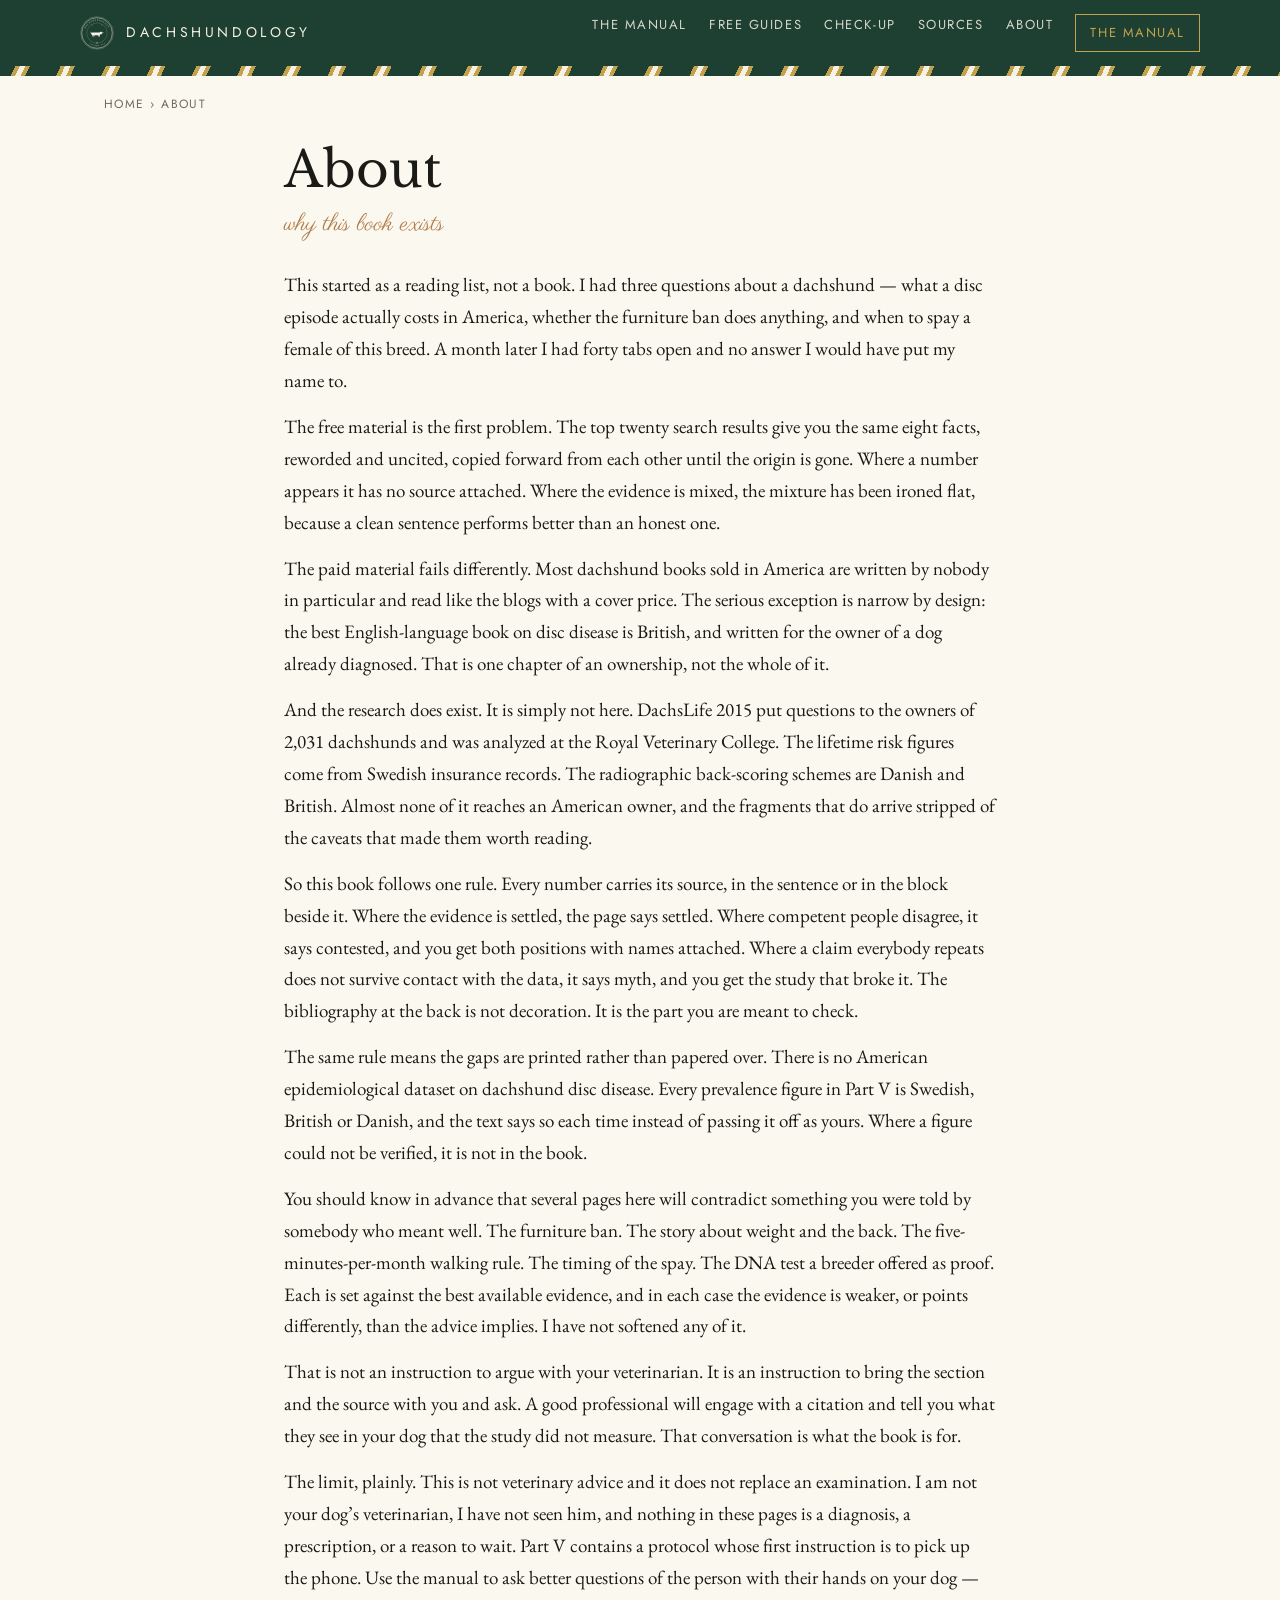
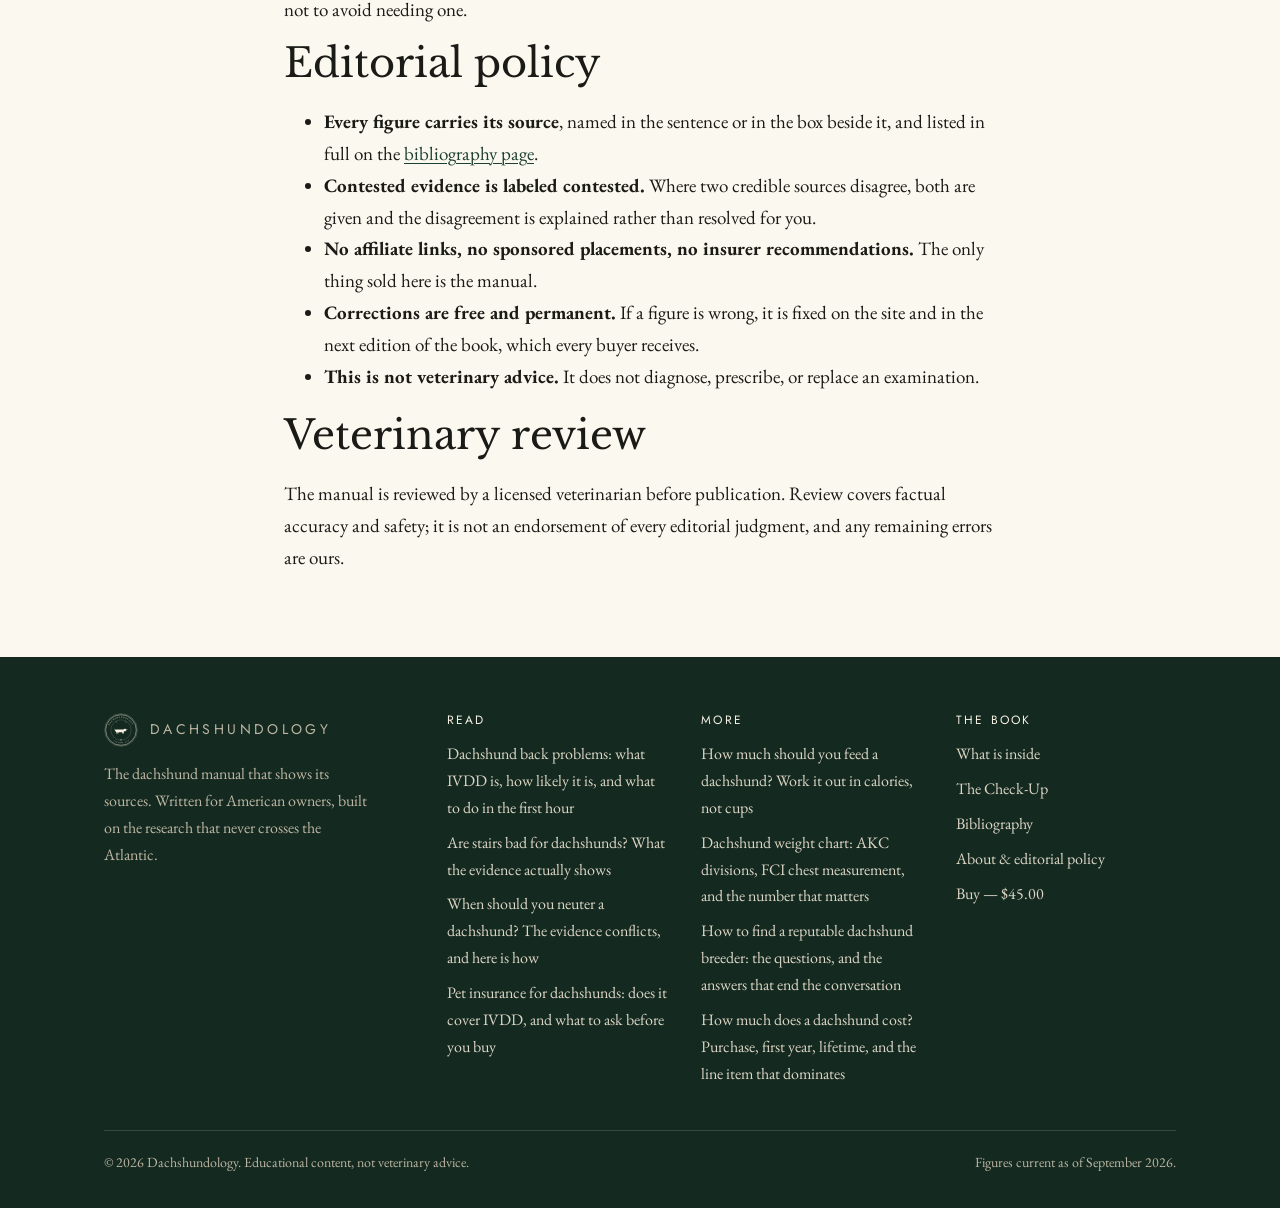
==== about.html @ 63b4f6e1 "Add files via upload" ====
<!doctype html><html lang="en"><head>
<meta charset="utf-8"><meta name="viewport" content="width=device-width,initial-scale=1">
<title>About Dachshundology and our editorial policy</title>
<meta name="description" content="How this site sources its claims, how contested evidence is labeled, how corrections work, and what we do not do.">
<link rel="canonical" href="https://dachshundology.vercel.app/about/">
<meta name="robots" content="noindex, nofollow">
<meta property="og:type" content="website"><meta property="og:site_name" content="Dachshundology">
<meta property="og:title" content="About Dachshundology and our editorial policy"><meta property="og:description" content="How this site sources its claims, how contested evidence is labeled, how corrections work, and what we do not do.">
<meta property="og:url" content="https://dachshundology.vercel.app/about/"><meta name="twitter:card" content="summary_large_image">
<link rel="preconnect" href="https://fonts.googleapis.com"><link rel="preconnect" href="https://fonts.gstatic.com" crossorigin>
<link rel="stylesheet" href="https://fonts.googleapis.com/css2?family=Libre+Baskerville:ital,wght@0,400;0,700;1,400&family=EB+Garamond:ital,wght@0,400;0,500;0,600;1,400&family=Jost:wght@400;500&family=Parisienne&display=swap">
<link rel="stylesheet" href="/assets/site.css">
<link rel="icon" href="/assets/favicon.svg" type="image/svg+xml">
<script type="application/ld+json">{"@context":"https://schema.org","@type":"BreadcrumbList","itemListElement":[{"@type":"ListItem","position":1,"name":"Home","item":"https://dachshundology.vercel.app/"},{"@type":"ListItem","position":2,"name":"About","item":"https://dachshundology.vercel.app/about/"}]}</script><script type="application/ld+json">{"@context":"https://schema.org","@type":"Organization","name":"Dachshundology","url":"https://dachshundology.vercel.app","description":"Evidence-based guidance for dachshund owners in the United States.","sameAs":[]}</script></head>
<body class="">
<header class="site"><div class="wrap bar">
  <a class="brandmark" href="/"><svg viewBox="0 0 240 240" width="34" xmlns="http://www.w3.org/2000/svg">
    <defs>
      <path id="c4izul5t" d="M120 120 m-86 0 a86 86 0 1 1 172 0" fill="none"/>
      <path id="c4izul5b" d="M120 120 m86 0 a86 86 0 1 1 -172 0" fill="none"/>
    </defs>
    <circle cx="120" cy="120" r="115" fill="none" stroke="#F6F1E4" stroke-width="1.4"/>
    <circle cx="120" cy="120" r="108" fill="none" stroke="#F6F1E4" stroke-width="3"/>
    <circle cx="120" cy="120" r="72" fill="none" stroke="#F6F1E4" stroke-width="1"/>
    <text font-family="TeX Gyre Heros" font-size="15" letter-spacing="4.2" fill="#F6F1E4">
      <textPath href="#c4izul5t" startOffset="50%" text-anchor="middle">DACHSHUNDOLOGY</textPath></text>
    <text font-family="TeX Gyre Heros" font-size="11" letter-spacing="3.4" fill="#F6F1E4">
      <textPath href="#c4izul5b" startOffset="50%" text-anchor="middle">EST. MMXXVI</textPath></text>
    <g transform="translate(120,126)">
      <g transform="translate(-52,-22) scale(0.208)">
    <g fill="#F6F1E4">
      <rect x="96" y="128" width="27" height="72" rx="13"/><rect x="134" y="130" width="27" height="70" rx="13"/>
      <rect x="296" y="132" width="24" height="68" rx="12"/><rect x="326" y="130" width="24" height="70" rx="12"/>
      <path d="M40 92 C60 66 88 62 120 64 L300 64 C328 64 338 58 350 48 C364 36 376 32 392 33 C410 34 420 44 423 56 L462 62 C473 64 474 76 464 78 L426 82 C420 94 406 100 392 100 C372 101 356 112 350 128 C346 143 330 151 310 151 L152 151 C120 151 98 146 84 136 C66 124 52 110 40 92 Z"/>
      <ellipse cx="116" cy="118" rx="42" ry="38"/>
      <path d="M46 96 C30 70 30 44 44 26 C52 36 54 56 58 70 C62 82 68 90 74 96 Z"/>
      <path d="M380 44 C404 40 414 58 412 82 C410 108 396 124 378 124 C360 124 352 106 354 84 C356 62 364 48 380 44 Z"/>
    </g>
    <circle cx="407" cy="60" r="5" fill="#1E4032"/>
  </g>
    </g>
    <path d="M120 196 l-5 -9 h10 z" fill="#F6F1E4"/>
    <circle cx="86" cy="63" r="2.6" fill="#F6F1E4"/><circle cx="154" cy="63" r="2.6" fill="#F6F1E4"/>
  </svg><span>Dachshundology</span></a>
  <nav><a href="/the-manual">The Manual</a><a href="/guides">Free Guides</a><a href="/check-up">Check-Up</a><a href="/sources">Sources</a><a href="/about">About</a>
  <a class="cta-nav" href="/the-manual">The manual</a></nav>
</div></header>
<div class="stripe"></div>
<div class="wrap"><div class="crumbs"><a href="/">Home</a> › About</div></div>
<section style="padding-top:8px"><div class="wrap narrow">
  <h1 style="font-size:clamp(32px,5vw,50px)">About</h1>
  <div class="sub">why this book exists</div>
  <article style="margin-top:24px"><p>This started as a reading list, not a book. I had three questions about a dachshund — what a disc episode actually costs in America, whether the furniture ban does anything, and when to spay a female of this breed. A month later I had forty tabs open and no answer I would have put my name to.</p><p>The free material is the first problem. The top twenty search results give you the same eight facts, reworded and uncited, copied forward from each other until the origin is gone. Where a number appears it has no source attached. Where the evidence is mixed, the mixture has been ironed flat, because a clean sentence performs better than an honest one.</p><p>The paid material fails differently. Most dachshund books sold in America are written by nobody in particular and read like the blogs with a cover price. The serious exception is narrow by design: the best English-language book on disc disease is British, and written for the owner of a dog already diagnosed. That is one chapter of an ownership, not the whole of it.</p><p>And the research does exist. It is simply not here. DachsLife 2015 put questions to the owners of 2,031 dachshunds and was analyzed at the Royal Veterinary College. The lifetime risk figures come from Swedish insurance records. The radiographic back-scoring schemes are Danish and British. Almost none of it reaches an American owner, and the fragments that do arrive stripped of the caveats that made them worth reading.</p><p>So this book follows one rule. Every number carries its source, in the sentence or in the block beside it. Where the evidence is settled, the page says settled. Where competent people disagree, it says contested, and you get both positions with names attached. Where a claim everybody repeats does not survive contact with the data, it says myth, and you get the study that broke it. The bibliography at the back is not decoration. It is the part you are meant to check.</p><p>The same rule means the gaps are printed rather than papered over. There is no American epidemiological dataset on dachshund disc disease. Every prevalence figure in Part V is Swedish, British or Danish, and the text says so each time instead of passing it off as yours. Where a figure could not be verified, it is not in the book.</p><p>You should know in advance that several pages here will contradict something you were told by somebody who meant well. The furniture ban. The story about weight and the back. The five-minutes-per-month walking rule. The timing of the spay. The DNA test a breeder offered as proof. Each is set against the best available evidence, and in each case the evidence is weaker, or points differently, than the advice implies. I have not softened any of it.</p><p>That is not an instruction to argue with your veterinarian. It is an instruction to bring the section and the source with you and ask. A good professional will engage with a citation and tell you what they see in your dog that the study did not measure. That conversation is what the book is for.</p><p>The limit, plainly. This is not veterinary advice and it does not replace an examination. I am not your dog’s veterinarian, I have not seen him, and nothing in these pages is a diagnosis, a prescription, or a reason to wait. Part V contains a protocol whose first instruction is to pick up the phone. Use the manual to ask better questions of the person with their hands on your dog — not to avoid needing one.</p></article>
  <h2>Editorial policy</h2>
  <ul>
    <li><strong>Every figure carries its source</strong>, named in the sentence or in the box beside it, and
    listed in full on the <a href="/sources">bibliography page</a>.</li>
    <li><strong>Contested evidence is labeled contested.</strong> Where two credible sources disagree, both are
    given and the disagreement is explained rather than resolved for you.</li>
    <li><strong>No affiliate links, no sponsored placements, no insurer recommendations.</strong> The only thing
    sold here is the manual.</li>
    <li><strong>Corrections are free and permanent.</strong> If a figure is wrong, it is fixed on the site and in
    the next edition of the book, which every buyer receives.</li>
    <li><strong>This is not veterinary advice.</strong> It does not diagnose, prescribe, or replace an examination.</li>
  </ul>
  <h2>Veterinary review</h2>
  <p>The manual is reviewed by a licensed veterinarian before publication. Review covers factual accuracy and
  safety; it is not an endorsement of every editorial judgment, and any remaining errors are ours.</p>
</div></section>
<footer class="site"><div class="wrap">
  <div class="fgrid">
    <div><div class="brandmark" style="letter-spacing:.24em"><svg viewBox="0 0 240 240" width="34" xmlns="http://www.w3.org/2000/svg">
    <defs>
      <path id="c4izul5t" d="M120 120 m-86 0 a86 86 0 1 1 172 0" fill="none"/>
      <path id="c4izul5b" d="M120 120 m86 0 a86 86 0 1 1 -172 0" fill="none"/>
    </defs>
    <circle cx="120" cy="120" r="115" fill="none" stroke="#F6F1E4" stroke-width="1.4"/>
    <circle cx="120" cy="120" r="108" fill="none" stroke="#F6F1E4" stroke-width="3"/>
    <circle cx="120" cy="120" r="72" fill="none" stroke="#F6F1E4" stroke-width="1"/>
    <text font-family="TeX Gyre Heros" font-size="15" letter-spacing="4.2" fill="#F6F1E4">
      <textPath href="#c4izul5t" startOffset="50%" text-anchor="middle">DACHSHUNDOLOGY</textPath></text>
    <text font-family="TeX Gyre Heros" font-size="11" letter-spacing="3.4" fill="#F6F1E4">
      <textPath href="#c4izul5b" startOffset="50%" text-anchor="middle">EST. MMXXVI</textPath></text>
    <g transform="translate(120,126)">
      <g transform="translate(-52,-22) scale(0.208)">
    <g fill="#F6F1E4">
      <rect x="96" y="128" width="27" height="72" rx="13"/><rect x="134" y="130" width="27" height="70" rx="13"/>
      <rect x="296" y="132" width="24" height="68" rx="12"/><rect x="326" y="130" width="24" height="70" rx="12"/>
      <path d="M40 92 C60 66 88 62 120 64 L300 64 C328 64 338 58 350 48 C364 36 376 32 392 33 C410 34 420 44 423 56 L462 62 C473 64 474 76 464 78 L426 82 C420 94 406 100 392 100 C372 101 356 112 350 128 C346 143 330 151 310 151 L152 151 C120 151 98 146 84 136 C66 124 52 110 40 92 Z"/>
      <ellipse cx="116" cy="118" rx="42" ry="38"/>
      <path d="M46 96 C30 70 30 44 44 26 C52 36 54 56 58 70 C62 82 68 90 74 96 Z"/>
      <path d="M380 44 C404 40 414 58 412 82 C410 108 396 124 378 124 C360 124 352 106 354 84 C356 62 364 48 380 44 Z"/>
    </g>
    <circle cx="407" cy="60" r="5" fill="#1E4032"/>
  </g>
    </g>
    <path d="M120 196 l-5 -9 h10 z" fill="#F6F1E4"/>
    <circle cx="86" cy="63" r="2.6" fill="#F6F1E4"/><circle cx="154" cy="63" r="2.6" fill="#F6F1E4"/>
  </svg><span>Dachshundology</span></div>
      <p style="margin-top:14px;max-width:34ch">The dachshund manual that shows its sources. Written for American
      owners, built on the research that never crosses the Atlantic.</p></div>
    <div><h4>Read</h4><ul><li><a href="/guides/dachshund-back-problems-ivdd">Dachshund back problems: what IVDD is, how likely it is, and what to do in the first hour</a></li><li><a href="/guides/are-stairs-bad-for-dachshunds">Are stairs bad for dachshunds? What the evidence actually shows</a></li><li><a href="/guides/when-to-neuter-a-dachshund">When should you neuter a dachshund? The evidence conflicts, and here is how</a></li><li><a href="/guides/pet-insurance-for-dachshunds">Pet insurance for dachshunds: does it cover IVDD, and what to ask before you buy</a></li></ul></div>
    <div><h4>More</h4><ul><li><a href="/guides/how-much-to-feed-a-dachshund">How much should you feed a dachshund? Work it out in calories, not cups</a></li><li><a href="/guides/dachshund-weight-chart">Dachshund weight chart: AKC divisions, FCI chest measurement, and the number that matters</a></li><li><a href="/guides/questions-to-ask-a-dachshund-breeder">How to find a reputable dachshund breeder: the questions, and the answers that end the conversation</a></li><li><a href="/guides/how-much-does-a-dachshund-cost">How much does a dachshund cost? Purchase, first year, lifetime, and the line item that dominates</a></li></ul></div>
    <div><h4>The book</h4><ul>
      <li><a href="/the-manual">What is inside</a></li><li><a href="/check-up">The Check-Up</a></li>
      <li><a href="/sources">Bibliography</a></li><li><a href="/about">About &amp; editorial policy</a></li>
      <li><a href="/the-manual">Buy — $45.00</a></li></ul></div>
  </div>
  <div class="fine"><span>© 2026 Dachshundology. Educational content, not veterinary advice.</span>
    <span>Figures current as of September 2026.</span></div>
</div></footer>
</body></html>
---- assets/site.css ----
/* ===== Dachshundology — preppy ===== */
:root{
  --green:#1E4032; --green-dk:#14291F; --green-lt:#2E5A46;
  --cream:#F6F1E4; --sand:#E6DCC6; --paper:#FBF8EF;
  --camel:#B07D4A; --brass:#C2A24C; --oxblood:#7A2E2A;
  --ink:#1A1A16; --slate:#6F6A5C; --line:#D9CFB8;
  --serif:'Libre Baskerville','GFS Baskerville',Baskerville,'Times New Roman',serif;
  --text:'EB Garamond','TeX Gyre Pagella',Palatino,Georgia,serif;
  --script:'Parisienne','TeX Gyre Chorus','Snell Roundhand',cursive;
  --sans:'Jost','TeX Gyre Heros','Helvetica Neue',Arial,sans-serif;
  --wrap:1120px; --measure:68ch;
}
*,*::before,*::after{box-sizing:border-box}
html{-webkit-text-size-adjust:100%;scroll-behavior:smooth}
body{margin:0;background:var(--paper);color:var(--ink);font-family:var(--text);
  font-size:19px;line-height:1.68;-webkit-font-smoothing:antialiased}
img{max-width:100%;height:auto;display:block}
a{color:var(--green);text-underline-offset:3px;text-decoration-thickness:1px}
a:hover{color:var(--camel)}
h1,h2,h3,h4{font-family:var(--serif);font-weight:400;line-height:1.18;margin:0}
.wrap{max-width:var(--wrap);margin:0 auto;padding:0 24px}
.narrow{max-width:760px;margin-left:auto;margin-right:auto}
.script{font-family:var(--script)}
.label{font-family:var(--sans);font-size:12px;letter-spacing:.19em;text-transform:uppercase;font-weight:500}
.rule{border:0;border-top:2px solid var(--green);border-bottom:1px solid var(--green);height:4px;margin:0}
.stripe{height:10px;background:repeating-linear-gradient(115deg,var(--green) 0 14px,var(--brass) 14px 18px,var(--cream) 18px 23px,var(--brass) 23px 27px,var(--green) 27px 41px)}

/* header */
header.site{position:sticky;top:0;z-index:50;background:var(--green);color:var(--cream)}
header.site .bar{display:flex;align-items:center;gap:28px;padding:14px 0}
header.site a{color:var(--cream);text-decoration:none}
header.site nav{display:flex;gap:22px;margin-left:auto;flex-wrap:wrap}
header.site nav a{font-family:var(--sans);font-size:13px;letter-spacing:.12em;text-transform:uppercase;opacity:.85}
header.site nav a:hover{opacity:1;color:var(--brass)}
.brandmark{display:flex;align-items:center;gap:12px;font-family:var(--sans);font-size:14px;
  letter-spacing:.26em;text-transform:uppercase}
.brandmark svg{width:34px;height:34px;flex:0 0 auto}
.cta-nav{border:1px solid var(--brass);padding:7px 14px;color:var(--brass)!important;opacity:1!important}

/* hero */
.hero{background:var(--green);color:var(--cream);padding:64px 0 76px;position:relative;overflow:hidden}
.hero::after{content:'';position:absolute;inset:18px;border:1px solid rgba(246,241,228,.28);pointer-events:none}
.hero h1{font-size:clamp(38px,6.6vw,74px);letter-spacing:.02em}
.hero .kicker{color:var(--brass);font-family:var(--script);font-size:clamp(22px,3vw,30px)}
.hero p{max-width:58ch;color:#DCD6C6;font-size:20px}
.hero-grid{display:grid;grid-template-columns:1.15fr .85fr;gap:48px;align-items:center}

/* buttons */
.btn{display:inline-block;font-family:var(--sans);font-size:14px;letter-spacing:.14em;text-transform:uppercase;
  padding:15px 28px;border:1px solid var(--brass);background:var(--brass);color:#231903;text-decoration:none;
  transition:.15s;cursor:pointer}
.btn:hover{background:transparent;color:var(--brass)}
.btn.ghost{background:transparent;color:var(--green);border-color:var(--green)}
.btn.ghost:hover{background:var(--green);color:var(--cream)}
.btn.on-dark{border-color:var(--cream);background:transparent;color:var(--cream)}
.btn.on-dark:hover{background:var(--cream);color:var(--green)}

/* sections */
section{padding:64px 0}
section.cream{background:var(--cream)}
section.sand{background:var(--sand)}
section.dark{background:var(--green);color:var(--cream)}
section.dark h2,section.dark h3{color:var(--cream)}
h2{font-size:clamp(28px,3.6vw,40px)}
h3{font-size:clamp(21px,2.2vw,25px)}
.sub{font-family:var(--script);color:var(--camel);font-size:24px;margin-top:6px}
section.dark .sub{color:var(--brass)}
.lede{font-size:21px;line-height:1.62}

/* cards */
.grid{display:grid;gap:26px}
.g2{grid-template-columns:repeat(2,1fr)} .g3{grid-template-columns:repeat(3,1fr)} .g4{grid-template-columns:repeat(4,1fr)}
.card{background:var(--paper);border:1px solid var(--line);padding:26px;text-decoration:none;color:inherit;display:block}
.card:hover{border-color:var(--brass)}
.card h3{margin-bottom:8px;font-size:22px}
.card p{margin:0;font-size:17px;color:#3A3529}
.card .label{color:var(--camel);margin-bottom:10px}

/* article */
article{font-size:19px}
article h2{margin:44px 0 4px}
article h3{margin:30px 0 4px}
article p{margin:14px 0}
article ul,article ol{margin:14px 0 14px 22px}
article li{margin:7px 0}
.answer{background:var(--cream);border-left:5px solid var(--green);padding:22px 26px;font-size:20px;line-height:1.6}
.answer strong{font-family:var(--sans);font-size:12px;letter-spacing:.18em;text-transform:uppercase;
  display:block;color:var(--camel);margin-bottom:8px;font-weight:500}
.callout{border:1px solid var(--line);padding:20px 24px;margin:26px 0;background:var(--paper)}
.callout .t{font-family:var(--sans);font-size:12px;letter-spacing:.18em;text-transform:uppercase;color:var(--camel);margin-bottom:8px}
.callout.warn{background:#F6E7E3;border-color:#E3C9C2}
.callout.warn .t{color:var(--oxblood)}
.callout.evidence{background:var(--green);color:var(--cream);border-color:transparent}
.callout.evidence .t{color:var(--brass)}
.callout p:last-child{margin-bottom:0}
.stat{display:flex;gap:18px;align-items:baseline;border-top:2px solid var(--brass);padding-top:12px;margin:26px 0}
.stat .fig{font-family:var(--serif);font-size:42px;color:var(--green);line-height:1}
.stat .lb{font-size:17px}
table{width:100%;border-collapse:collapse;margin:24px 0;font-size:17px}
th{font-family:var(--sans);font-size:12px;letter-spacing:.14em;text-transform:uppercase;text-align:left;
  padding:12px 14px;border-top:2px solid var(--green);border-bottom:1px solid var(--green)}
td{padding:12px 14px;border-bottom:1px solid var(--line);vertical-align:top}
caption{caption-side:bottom;text-align:left;font-size:15px;color:var(--slate);padding-top:10px}
.tablewrap{overflow-x:auto}
.facts{background:var(--sand);padding:24px 26px;margin:30px 0}
.facts .label{color:var(--camel);margin-bottom:12px}
.facts dl{margin:0;display:grid;grid-template-columns:1fr auto;gap:10px 18px;align-items:baseline}
.facts dt{font-size:17px}
.facts dd{margin:0;font-family:var(--sans);font-size:16px;font-weight:500;text-align:right;white-space:nowrap}
.facts .src{grid-column:1/-1;font-size:14px;color:var(--slate);border-top:1px solid var(--line);padding-top:10px;margin-top:4px}
.toc{border:1px solid var(--line);padding:20px 24px;background:var(--cream)}
.toc ol{margin:10px 0 0 20px;font-size:17px}
.faq details{border-top:1px solid var(--line);padding:16px 0}
.faq summary{font-family:var(--serif);font-size:21px;cursor:pointer;list-style:none}
.faq summary::-webkit-details-marker{display:none}
.faq summary::before{content:'+';color:var(--camel);margin-right:12px}
.faq details[open] summary::before{content:'–'}
.faq p{margin:10px 0 0;font-size:18px}
.meta{font-family:var(--sans);font-size:13px;letter-spacing:.08em;color:var(--slate)}
.crumbs{font-family:var(--sans);font-size:12px;letter-spacing:.12em;text-transform:uppercase;color:var(--slate);padding:18px 0}
.crumbs a{color:var(--slate);text-decoration:none}
.sell{border:1px solid var(--brass);padding:30px;background:var(--cream);margin:44px 0}

/* footer */
footer.site{background:var(--green-dk);color:#BDB6A4;padding:56px 0 34px;font-size:16px}
footer.site a{color:#DCD6C6;text-decoration:none}
footer.site a:hover{color:var(--brass)}
footer.site h4{color:var(--cream);font-family:var(--sans);font-size:12px;letter-spacing:.19em;text-transform:uppercase;margin-bottom:14px}
.fgrid{display:grid;grid-template-columns:1.4fr 1fr 1fr 1fr;gap:34px}
.fgrid ul{list-style:none;margin:0;padding:0}
.fgrid li{margin:8px 0}
.fine{border-top:1px solid rgba(246,241,228,.16);margin-top:34px;padding-top:20px;font-size:14px;
  display:flex;justify-content:space-between;gap:20px;flex-wrap:wrap}

@media(max-width:860px){
  body{font-size:18px}
  .hero-grid,.g2,.g3,.g4,.fgrid{grid-template-columns:1fr}
  header.site .bar{flex-wrap:wrap;gap:14px}
  header.site nav{width:100%;margin-left:0;gap:16px}
  section{padding:48px 0}
}

/* ===== Check-Up ===== */
.cu-steps{display:flex;gap:0;list-style:none;margin:0 0 28px;padding:0;flex-wrap:wrap;border-bottom:1px solid var(--line)}
.cu-steps li{font-family:var(--sans);font-size:12px;letter-spacing:.14em;text-transform:uppercase;color:var(--slate);
  padding:0 18px 14px 0;display:flex;align-items:center;gap:8px}
.cu-steps li span{width:22px;height:22px;border:1px solid var(--line);border-radius:50%;display:flex;
  align-items:center;justify-content:center;font-size:11px}
.cu-steps li.on{color:var(--green)} .cu-steps li.on span{background:var(--green);color:var(--cream);border-color:var(--green)}
.cu-steps li.done{color:var(--camel)} .cu-steps li.done span{border-color:var(--camel);color:var(--camel)}
.cu-card{background:var(--paper);border:1px solid var(--line);padding:32px}
.cu-card h3{font-size:26px;margin-bottom:6px}
.cu-help{font-size:16px;color:var(--slate);margin:6px 0 22px}
.cu-row{margin:22px 0}
.cu-lab{display:block;font-family:var(--sans);font-size:13px;letter-spacing:.12em;text-transform:uppercase;
  color:var(--slate);margin-bottom:10px}
.cu-lab b{font-family:var(--serif);font-size:21px;letter-spacing:0;text-transform:none;color:var(--green);margin-left:10px}
input[type=range]{width:100%;accent-color:var(--green);height:26px}
.cu-opts{display:flex;gap:10px;flex-wrap:wrap}
.opt{border:1px solid var(--line);padding:11px 18px;cursor:pointer;font-family:var(--sans);font-size:14px;background:var(--paper)}
.opt input{position:absolute;opacity:0;width:0;height:0}
.opt.on{background:var(--green);color:var(--cream);border-color:var(--green)}
.cu-q{border-top:1px solid var(--line);padding:20px 0}
.cu-q p{margin:0 0 12px;font-size:18px}
.cu-nav{display:flex;justify-content:space-between;margin-top:24px;gap:14px}
.cu-grid{display:grid;grid-template-columns:repeat(3,1fr);gap:20px;margin-top:22px}
.cu-tile{border-top:2px solid var(--brass);padding-top:14px}
.cu-tile .fig{font-family:var(--serif);font-size:30px;color:var(--green);line-height:1.1}
.cu-tile .lab{font-family:var(--sans);font-size:12px;letter-spacing:.14em;text-transform:uppercase;color:var(--camel);margin:8px 0}
.cu-tile p{margin:0;font-size:15.5px;line-height:1.5;color:#3A3529}
.cu-risks{display:grid;gap:14px;margin-top:20px}
.cu-risk{border-left:4px solid var(--line);padding:14px 20px;background:var(--cream)}
.cu-risk .t{font-family:var(--serif);font-size:19px;margin-bottom:6px}
.cu-risk p{margin:0;font-size:16.5px;line-height:1.55}
.cu-risk.action{border-left-color:var(--camel)}
.cu-risk.known{border-left-color:var(--oxblood)}
.cu-risk.good{border-left-color:var(--green)}
.cu-risk.note{border-left-color:var(--brass)}
.cu-actions{display:flex;gap:14px;margin-top:30px;flex-wrap:wrap}
@media(max-width:860px){.cu-grid{grid-template-columns:1fr}.cu-card{padding:22px}}
@media print{header.site,footer.site,.stripe,.cu-steps,.cu-nav,.cu-actions{display:none!important}
  body{font-size:12pt}.cu-card{border:none;padding:0}}
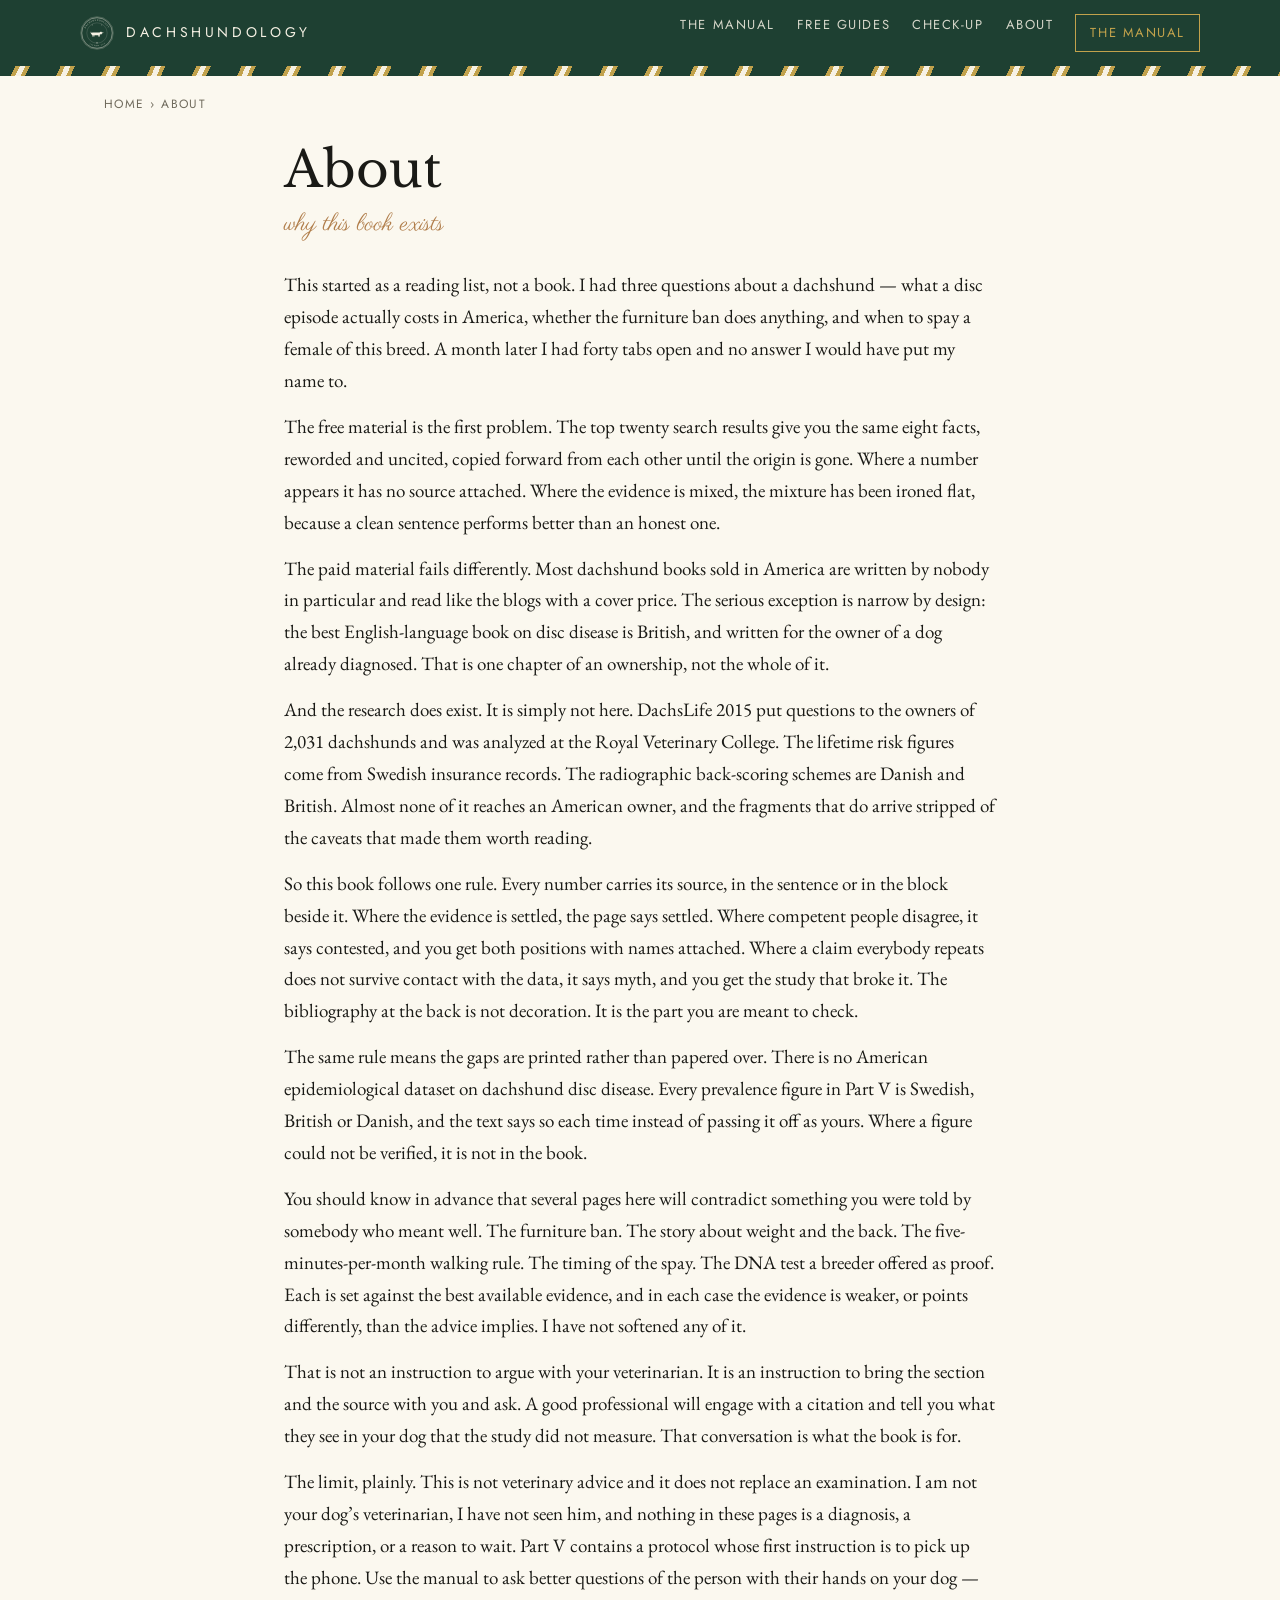
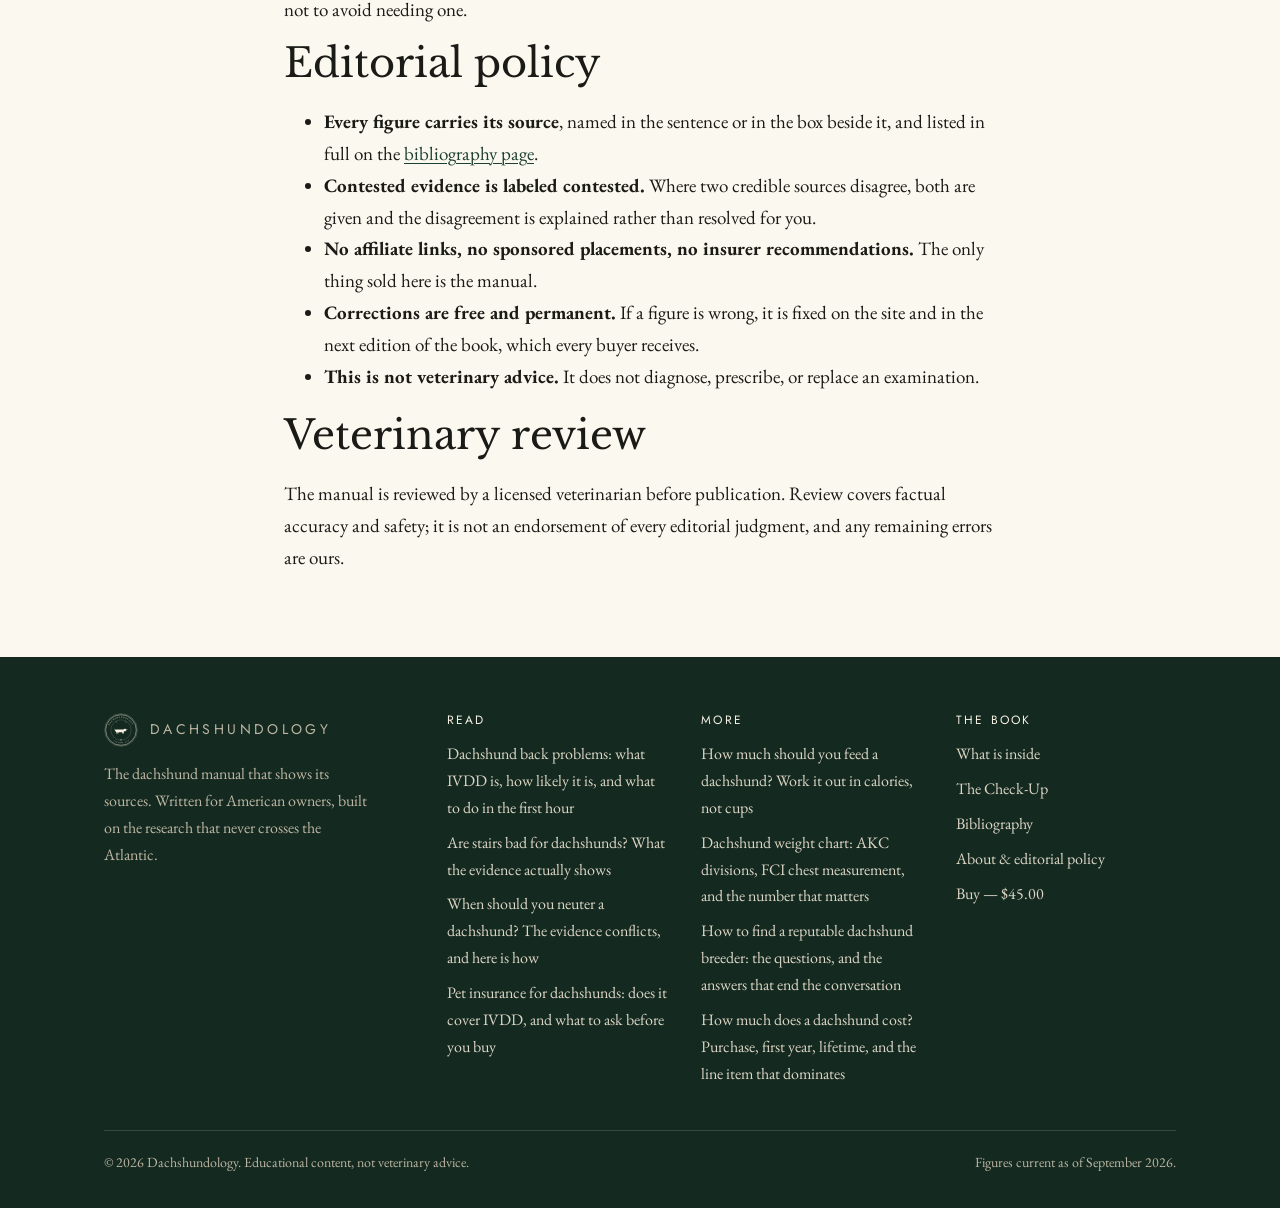
==== commit 56b5ad7e: "Remove Sources from top nav; force en-US number formatting in Check-Up" ====
--- a/about.html
+++ b/about.html
@@ -42,7 +42,7 @@
     <path d="M120 196 l-5 -9 h10 z" fill="#F6F1E4"/>
     <circle cx="86" cy="63" r="2.6" fill="#F6F1E4"/><circle cx="154" cy="63" r="2.6" fill="#F6F1E4"/>
   </svg><span>Dachshundology</span></a>
-  <nav><a href="/the-manual">The Manual</a><a href="/guides">Free Guides</a><a href="/check-up">Check-Up</a><a href="/sources">Sources</a><a href="/about">About</a>
+  <nav><a href="/the-manual">The Manual</a><a href="/guides">Free Guides</a><a href="/check-up">Check-Up</a><a href="/about">About</a>
   <a class="cta-nav" href="/the-manual">The manual</a></nav>
 </div></header>
 <div class="stripe"></div>
